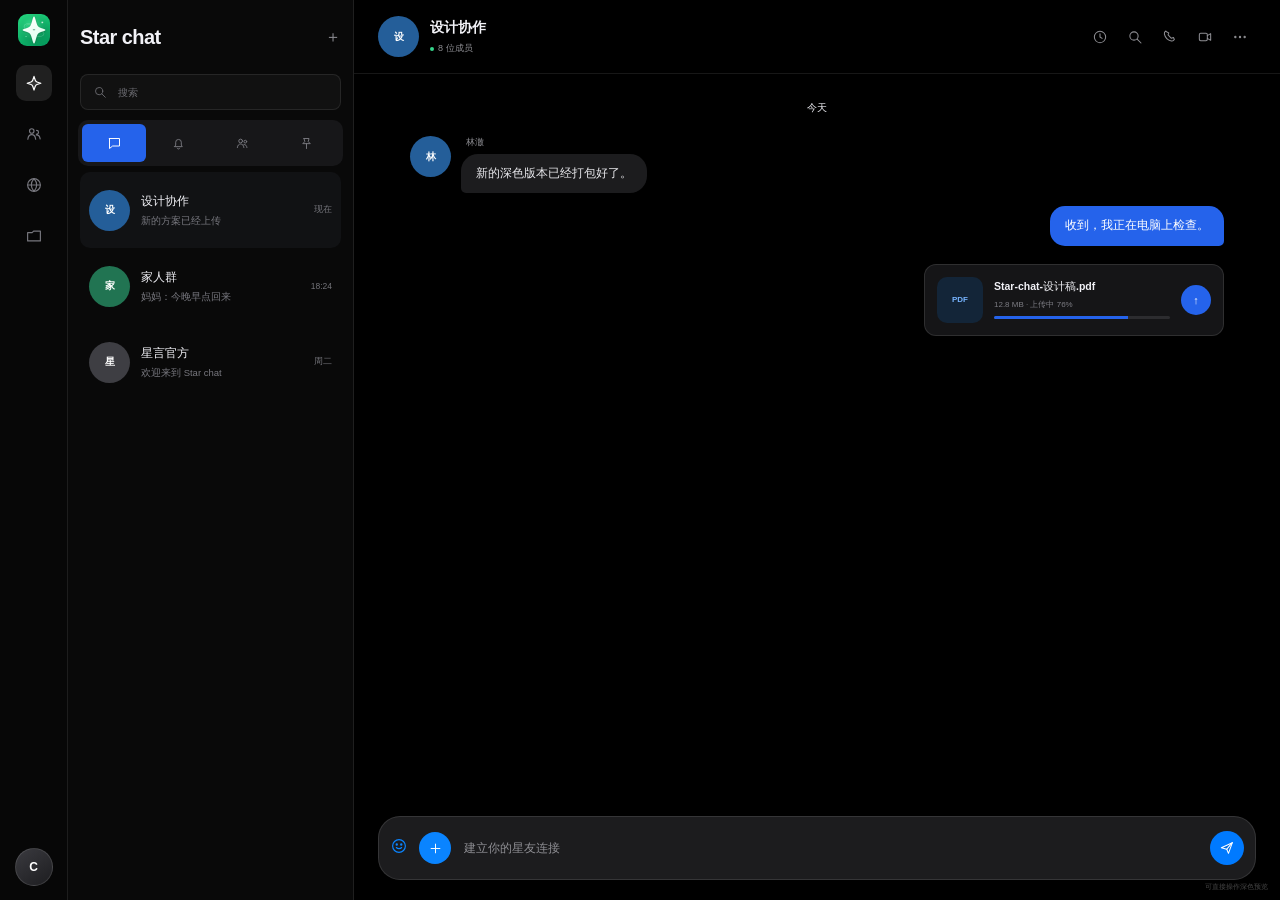
==== preview-black-v2.html @ c05762c3 "ship cache-safe pure black starfield site" ====
<!doctype html>
<html lang="zh-CN">
<head>
  <meta charset="utf-8">
  <meta name="viewport" content="width=device-width,initial-scale=1">
  <meta name="color-scheme" content="dark">
  <title>星言 · 深色桌面预览</title>
  <link rel="stylesheet" href="preview-black-v2.css">
  <script src="preview-black-v2.js" defer></script>
</head>
<body>
  <main class="app-shell" aria-label="星言深色桌面交互页面">
    <aside class="preview-rail">
      <img src="assets/xingyan.png" alt="">
      <button type="button" class="rail-action active" data-preview-rail="chat" aria-label="Star chat">
        <svg viewBox="0 0 24 24" aria-hidden="true"><path d="M12 3.2l1.7 5.1a3.8 3.8 0 0 0 2.3 2.3l5.1 1.7-5.1 1.7a3.8 3.8 0 0 0-2.3 2.3L12 21.4l-1.7-5.1a3.8 3.8 0 0 0-2.3-2.3l-5.1-1.7 5.1-1.7a3.8 3.8 0 0 0 2.3-2.3L12 3.2z"/></svg>
      </button>
      <button type="button" class="rail-action" data-preview-rail="contacts" aria-label="通讯录">
        <svg viewBox="0 0 24 24" aria-hidden="true"><circle cx="9" cy="8" r="3"/><path d="M3.8 19c.5-4.1 2.3-6.1 5.2-6.1s4.7 2 5.2 6.1M15.5 7.2a2.5 2.5 0 1 1 0 5M15 13.2c3 0 4.7 1.8 5.2 5.2"/></svg>
      </button>
      <button type="button" class="rail-action" data-preview-rail="world" aria-label="世界">
        <svg viewBox="0 0 24 24" aria-hidden="true"><circle cx="12" cy="12" r="8.5"/><path d="M3.8 12h16.4M12 3.5c2.4 2.7 3.6 5.5 3.6 8.5S14.4 17.8 12 20.5M12 3.5C9.6 6.2 8.4 9 8.4 12s1.2 5.8 3.6 8.5"/></svg>
      </button>
      <button type="button" class="rail-action" data-preview-rail="files" aria-label="文件">
        <svg viewBox="0 0 24 24" aria-hidden="true"><path d="M3.5 7.5h6l2-2h9v13h-17z"/></svg>
      </button>
      <span></span>
      <b class="rail-avatar">C</b>
    </aside>

    <section class="preview-list" aria-label="会话列表演示">
      <header><b>Star chat</b><span>＋</span></header>
      <label class="preview-search">
        <svg viewBox="0 0 24 24" aria-hidden="true"><circle cx="10.5" cy="10.5" r="6.2"/><path d="M15.2 15.2L21 21"/></svg>
        <input data-preview-search type="search" placeholder="搜索" aria-label="搜索演示会话">
      </label>
      <div class="preview-filters" aria-label="会话筛选演示">
        <button type="button" data-preview-filter="all" aria-pressed="true" aria-label="全部">
          <svg viewBox="0 0 24 24" aria-hidden="true"><path d="M4 4h16v12H9l-5 4V4z"/></svg>
        </button>
        <button type="button" data-preview-filter="unread" aria-pressed="false" aria-label="未读">
          <svg viewBox="0 0 24 24" aria-hidden="true"><path d="M6 17h12l-1.5-2.5V10a4.5 4.5 0 0 0-9 0v4.5L6 17zM10 19.5a2.2 2.2 0 0 0 4 0"/></svg>
        </button>
        <button type="button" data-preview-filter="group" aria-pressed="false" aria-label="群聊">
          <svg viewBox="0 0 24 24" aria-hidden="true"><circle cx="9" cy="8" r="3"/><circle cx="16.5" cy="9" r="2.2"/><path d="M3.8 18.5c.5-3.8 2.2-5.7 5.2-5.7s4.7 1.9 5.2 5.7M14.3 13.5c2.7 0 4.3 1.7 4.8 5"/></svg>
        </button>
        <button type="button" data-preview-filter="pinned" aria-pressed="false" aria-label="置顶">
          <svg viewBox="0 0 24 24" aria-hidden="true"><path d="M8 4h8l-1.2 5 3.2 3.2H6l3.2-3.2L8 4zM12 12.2V20"/></svg>
        </button>
      </div>
      <button type="button" class="preview-chat-row active" data-preview-chat="design" data-kind="group" data-unread="0" data-pinned="true">
        <span class="preview-avatar blue">设</span><div><b>设计协作</b><small>新的方案已经上传</small></div><time>现在</time>
      </button>
      <button type="button" class="preview-chat-row" data-preview-chat="family" data-kind="group" data-unread="2" data-pinned="false">
        <span class="preview-avatar green">家</span><div><b>家人群</b><small>妈妈：今晚早点回来</small></div><time>18:24</time>
      </button>
      <button type="button" class="preview-chat-row" data-preview-chat="official" data-kind="direct" data-unread="0" data-pinned="false">
        <span class="preview-avatar gray">星</span><div><b>星言官方</b><small>欢迎来到 Star chat</small></div><time>周二</time>
      </button>
    </section>

    <section class="preview-chat">
      <header class="preview-chat-head">
        <span class="preview-avatar blue" data-preview-avatar>设</span>
        <div><b data-preview-name>设计协作</b><small><i></i><span data-preview-status>8 位成员</span></small></div>
        <nav>
          <button type="button" data-preview-head="history" aria-label="聊天记录"><svg viewBox="0 0 24 24" aria-hidden="true"><circle cx="12" cy="12" r="8.5"/><path d="M12 7v5l3.2 2"/></svg></button>
          <button type="button" data-preview-head="search" aria-label="搜索"><svg viewBox="0 0 24 24" aria-hidden="true"><circle cx="10.5" cy="10.5" r="6.2"/><path d="M15.2 15.2L21 21"/></svg></button>
          <button type="button" data-preview-head="phone" aria-label="语音通话"><svg viewBox="0 0 24 24" aria-hidden="true"><path d="M7.2 4.5l3 1.3-1.1 3.1 5 5 3.1-1.1 1.3 3c-1 1.8-2.5 2.7-4.5 2.2-5.1-1.2-9.2-5.3-10.4-10.4-.5-2 .4-3.5 2.2-4.5z"/></svg></button>
          <button type="button" data-preview-head="video" aria-label="视频通话"><svg viewBox="0 0 24 24" aria-hidden="true"><rect x="3.5" y="6.5" width="12" height="11" rx="2"/><path d="M15.5 10l5-3v10l-5-3"/></svg></button>
          <button type="button" data-preview-head="more" aria-label="更多"><svg viewBox="0 0 24 24" aria-hidden="true"><circle cx="5" cy="12" r="1"/><circle cx="12" cy="12" r="1"/><circle cx="19" cy="12" r="1"/></svg></button>
        </nav>
      </header>
      <div class="preview-messages">
        <time class="preview-day">今天</time>
        <div class="preview-message-list" data-preview-message-list></div>
      </div>
      <div class="preview-composer">
        <button type="button" data-preview-action="emoji" aria-label="表情"><svg viewBox="0 0 24 24" aria-hidden="true"><circle cx="12" cy="12" r="8.5"/><circle cx="9" cy="10" r=".8"/><circle cx="15" cy="10" r=".8"/><path d="M8.5 14c1.8 2 5.2 2 7 0"/></svg></button>
        <button type="button" data-preview-action="plus" aria-label="更多"><svg viewBox="0 0 24 24" aria-hidden="true"><path d="M12 5v14M5 12h14"/></svg></button>
        <input data-preview-input type="text" maxlength="80" placeholder="建立你的星友连接" aria-label="输入消息演示">
        <button type="button" class="preview-send" data-preview-send aria-label="发送"><svg viewBox="0 0 24 24" aria-hidden="true"><path d="M3.5 11.5L20 4l-5.8 16-2.5-6.2-8.2-2.3z"/><path d="M11.7 13.8L20 4"/></svg></button>
      </div>
    </section>
  </main>
  <p class="preview-status" aria-live="polite">可直接操作深色预览</p>
</body>
</html>
---- preview-black-v2.css ----
:root {
  color-scheme: dark;
  --white: #f2f2f7;
  --muted: #8e8e93;
  --line: rgba(255,255,255,.09);
  --blue: #0a84ff;
}

* { box-sizing: border-box; }
html, body { width: 100%; height: 100%; margin: 0; overflow: hidden; background: #000; }
body {
  position: relative;
  color: var(--white);
  font-family: -apple-system, BlinkMacSystemFont, "Segoe UI", "PingFang SC", "Microsoft YaHei UI", sans-serif;
  -webkit-font-smoothing: antialiased;
}
button, input { font: inherit; }
button { -webkit-tap-highlight-color: transparent; }
.app-shell { width: 100%; height: 100%; display: grid; grid-template-columns: 68px 286px 1fr; overflow: hidden; background: #000; }
.app-shell svg { fill: none; stroke: currentColor; stroke-width: 1.55; stroke-linecap: round; stroke-linejoin: round; }

.preview-rail { padding: 14px 9px; display: flex; flex-direction: column; align-items: center; gap: 15px; border-right: 1px solid var(--line); background: #070707; }
.preview-rail img { width: 32px; height: 32px; margin-bottom: 4px; border-radius: 9px; }
.rail-action { width: 36px; height: 36px; border: 0; display: grid; place-items: center; border-radius: 10px; color: #77777e; background: transparent; cursor: pointer; transition: color .18s, background .18s, transform .18s; }
.rail-action:hover { color: #c8c8cd; background: rgba(255,255,255,.055); }
.rail-action.active { color: white; background: rgba(255,255,255,.1); }
.rail-action:active { transform: scale(.92); }
.rail-action svg { width: 18px; height: 18px; }
.rail-action.active svg path:first-child { fill: rgba(255,255,255,.1); }
.preview-rail > span { flex: 1; }
.rail-avatar { width: 38px; height: 38px; display: grid; place-items: center; border-radius: 50%; color: white; background: linear-gradient(145deg, #3a3a3f, #1d1d20); border: 1px solid rgba(255,255,255,.12); font-size: 12px; }

.preview-list { padding: 0 12px; border-right: 1px solid var(--line); background: #090909; }
.preview-list > header { height: 74px; display: flex; align-items: center; justify-content: space-between; }
.preview-list > header b { font-size: 20px; font-weight: 620; letter-spacing: -.55px; }
.preview-list > header span { color: #8c8c92; }
.preview-search { height: 36px; padding: 0 12px; display: flex; align-items: center; gap: 9px; border: 1px solid var(--line); border-radius: 8px; color: #6c6c72; background: #111; font-size: 10px; }
.preview-search svg { width: 14px; height: 14px; flex: 0 0 auto; }
.preview-search input { min-width: 0; flex: 1; border: 0; outline: 0; color: #d7d7db; background: transparent; }
.preview-search input::placeholder { color: #6c6c72; }
.preview-filters { height: 46px; margin: 10px -2px 6px; padding: 4px; display: grid; grid-template-columns: repeat(4, 1fr); border-radius: 10px; background: #171719; }
.preview-filters button { border: 0; display: grid; place-items: center; border-radius: 6px; color: #77777d; background: transparent; cursor: pointer; transition: color .2s, background .2s; }
.preview-filters button svg { width: 15px; height: 15px; }
.preview-filters button[aria-pressed="true"] { color: white; background: #2563eb; }
.preview-chat-row { width: 100%; height: 76px; border: 0; display: flex; align-items: center; gap: 11px; padding: 0 9px; border-radius: 10px; color: var(--white); background: transparent; text-align: left; cursor: pointer; transition: background .2s; }
.preview-chat-row:hover { background: rgba(255,255,255,.045); }
.preview-chat-row.active { background: #111214; }
.preview-avatar { width: 41px; height: 41px; display: grid; place-items: center; flex: 0 0 auto; border-radius: 50%; color: white; font-size: 10px; font-weight: 650; }
.preview-avatar.blue { background: #245e99; }
.preview-avatar.green { background: #217452; }
.preview-avatar.gray { background: #3e3e43; }
.preview-chat-row > div { min-width: 0; flex: 1; }
.preview-chat-row b, .preview-chat-row small { display: block; }
.preview-chat-row b { font-size: 12px; font-weight: 570; }
.preview-chat-row small { margin-top: 5px; overflow: hidden; color: #77777e; font-size: 9.5px; text-overflow: ellipsis; white-space: nowrap; }
.preview-chat-row time { color: #737379; font-size: 8.5px; }

.preview-chat { min-width: 0; display: flex; flex-direction: column; background: #000; }
.preview-chat-head { min-height: 74px; padding: 0 24px; display: flex; align-items: center; gap: 11px; border-bottom: 1px solid var(--line); }
.preview-chat-head > div { flex: 1; }
.preview-chat-head b, .preview-chat-head small { display: block; }
.preview-chat-head b { font-size: 14px; font-weight: 600; }
.preview-chat-head small { margin-top: 5px; color: var(--muted); font-size: 9px; }
.preview-chat-head small i { width: 4px; height: 4px; display: inline-block; margin-right: 4px; border-radius: 50%; background: #35d58b; }
.preview-chat-head nav { display: flex; gap: 3px; }
.preview-chat-head nav button { width: 32px; height: 32px; border: 0; display: grid; place-items: center; border-radius: 8px; color: var(--muted); background: transparent; cursor: pointer; transition: color .18s, background .18s; }
.preview-chat-head nav button:hover { color: var(--white); background: rgba(255,255,255,.06); }
.preview-chat-head nav svg { width: 16px; height: 16px; }
.preview-messages { position: relative; flex: 1; padding: 28px 56px; display: flex; flex-direction: column; align-items: flex-start; gap: 13px; overflow: hidden; background: #000; }
.preview-message-list { width: 100%; display: flex; flex-direction: column; align-items: flex-start; gap: 13px; }
.preview-day { align-self: center; margin-bottom: 8px; color: var(--white); font-size: 9.5px; }
.preview-message { display: flex; align-items: flex-start; gap: 10px; max-width: 70%; }
.preview-message > div small { display: block; margin: 0 0 5px 5px; color: var(--muted); font-size: 9px; }
.preview-message p { margin: 0; padding: 11px 15px; border-radius: 17px 17px 17px 5px; color: #e9e9ed; background: #1c1c1e; font-size: 11.5px; line-height: 1.5; }
.preview-message.outgoing { align-self: flex-end; }
.preview-message.outgoing p { border-radius: 15px 15px 5px 15px; color: white; background: #2563eb; }
.preview-file { align-self: flex-end; width: 300px; margin-top: 5px; padding: 12px; display: flex; align-items: center; gap: 11px; border: 1px solid rgba(255,255,255,.11); border-radius: 12px; background: #151517; cursor: pointer; }
.preview-file-icon { width: 46px; height: 46px; display: grid; place-items: center; border-radius: 10px; color: #76b4ff; background: rgba(10,132,255,.14); font-size: 8px; font-weight: 700; }
.preview-file > div { min-width: 0; flex: 1; }
.preview-file b, .preview-file small { display: block; }
.preview-file b { overflow: hidden; font-size: 10.5px; font-weight: 570; text-overflow: ellipsis; white-space: nowrap; }
.preview-file small { margin-top: 5px; color: #7c7c83; font-size: 8px; }
.preview-file em { height: 3px; margin-top: 6px; display: block; overflow: hidden; border-radius: 2px; background: #2c2c2f; }
.preview-file em i { height: 100%; display: block; background: #2563eb; }
.preview-file strong { width: 30px; height: 30px; display: grid; place-items: center; border-radius: 50%; color: white; background: #2563eb; font-size: 11px; }
.preview-composer { min-height: 64px; margin: 0 24px 20px; padding: 0 11px; display: flex; align-items: center; gap: 11px; border: 1px solid rgba(255,255,255,.11); border-radius: 22px; background: #1c1c1e; }
.preview-composer button { border: 0; padding: 0; color: var(--blue); background: transparent; cursor: pointer; }
.preview-composer > button:nth-child(1) svg { width: 18px; height: 18px; }
.preview-composer > button:nth-child(2) { width: 32px; height: 32px; display: grid; place-items: center; border-radius: 50%; color: white; background: var(--blue); }
.preview-composer > button:nth-child(2) svg { width: 15px; height: 15px; }
.preview-composer input { min-width: 0; flex: 1; border: 0; outline: 0; color: #ededf0; background: transparent; font-size: 11.5px; }
.preview-composer input::placeholder { color: var(--muted); }
.preview-composer .preview-send { width: 34px; height: 34px; display: grid; place-items: center; border-radius: 50%; color: white; background: #007aff; transition: transform .18s, background .18s; }
.preview-composer .preview-send:hover { transform: scale(1.06); background: #2992ff; }
.preview-composer .preview-send svg { width: 16px; height: 16px; fill: rgba(0,0,0,.12); }
.preview-status { position: fixed; right: 12px; bottom: 8px; margin: 0; color: rgba(255,255,255,.28); font-size: 7px; pointer-events: none; }

@media (max-width: 760px) {
  .app-shell { grid-template-columns: 1fr; }
  .preview-rail, .preview-list { display: none; }
  .preview-chat-head { padding: 0 11px; }
  .preview-messages { padding: 16px; }
  .preview-file { width: min(270px, 94%); }
  .preview-composer { margin: 0 10px 10px; }
}
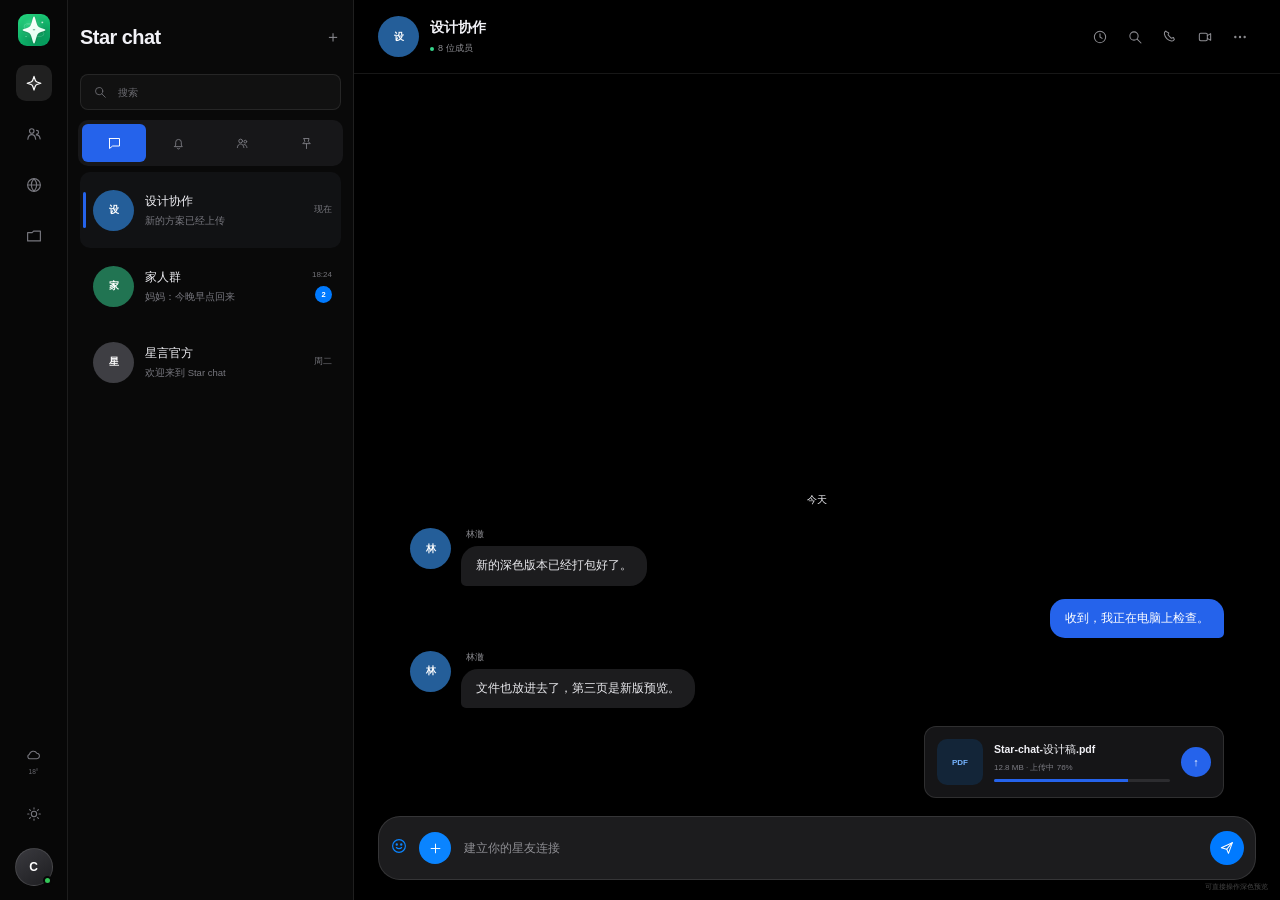
==== commit c470181a: "polish interactive preview layout and hierarchy" ====
--- a/preview-black-v2.html
+++ b/preview-black-v2.html
@@ -25,7 +25,14 @@
         <svg viewBox="0 0 24 24" aria-hidden="true"><path d="M3.5 7.5h6l2-2h9v13h-17z"/></svg>
       </button>
       <span></span>
-      <b class="rail-avatar">C</b>
+      <button type="button" class="rail-utility" data-preview-rail="weather" aria-label="天气">
+        <svg viewBox="0 0 24 24" aria-hidden="true"><path d="M7 17.5h9a4 4 0 0 0 .3-8 6 6 0 0 0-11.2 1.8A3.2 3.2 0 0 0 7 17.5z"/></svg>
+        <small>18°</small>
+      </button>
+      <button type="button" class="rail-utility" data-preview-rail="theme" aria-label="外观">
+        <svg viewBox="0 0 24 24" aria-hidden="true"><circle cx="12" cy="12" r="4"/><path d="M12 2.5v2M12 19.5v2M2.5 12h2M19.5 12h2M5.3 5.3l1.4 1.4M17.3 17.3l1.4 1.4M18.7 5.3l-1.4 1.4M6.7 17.3l-1.4 1.4"/></svg>
+      </button>
+      <b class="rail-avatar"><span></span>C</b>
     </aside>
 
     <section class="preview-list" aria-label="会话列表演示">
@@ -52,7 +59,7 @@
         <span class="preview-avatar blue">设</span><div><b>设计协作</b><small>新的方案已经上传</small></div><time>现在</time>
       </button>
       <button type="button" class="preview-chat-row" data-preview-chat="family" data-kind="group" data-unread="2" data-pinned="false">
-        <span class="preview-avatar green">家</span><div><b>家人群</b><small>妈妈：今晚早点回来</small></div><time>18:24</time>
+        <span class="preview-avatar green">家</span><div><b>家人群</b><small>妈妈：今晚早点回来</small></div><span class="preview-meta"><time>18:24</time><em>2</em></span>
       </button>
       <button type="button" class="preview-chat-row" data-preview-chat="official" data-kind="direct" data-unread="0" data-pinned="false">
         <span class="preview-avatar gray">星</span><div><b>星言官方</b><small>欢迎来到 Star chat</small></div><time>周二</time>
--- a/preview-black-v2.css
+++ b/preview-black-v2.css
@@ -28,7 +28,12 @@
 .rail-action svg { width: 18px; height: 18px; }
 .rail-action.active svg path:first-child { fill: rgba(255,255,255,.1); }
 .preview-rail > span { flex: 1; }
-.rail-avatar { width: 38px; height: 38px; display: grid; place-items: center; border-radius: 50%; color: white; background: linear-gradient(145deg, #3a3a3f, #1d1d20); border: 1px solid rgba(255,255,255,.12); font-size: 12px; }
+.rail-utility { position: relative; width: 38px; min-height: 38px; border: 0; display: grid; place-items: center; border-radius: 10px; color: #77777e; background: transparent; cursor: pointer; }
+.rail-utility:hover { color: #d8d8dd; background: rgba(255,255,255,.055); }
+.rail-utility svg { width: 16px; height: 16px; }
+.rail-utility small { margin-top: -3px; color: #696970; font-size: 6.5px; }
+.rail-avatar { position: relative; width: 38px; height: 38px; display: grid; place-items: center; border-radius: 50%; color: white; background: linear-gradient(145deg, #3a3a3f, #1d1d20); border: 1px solid rgba(255,255,255,.12); font-size: 12px; }
+.rail-avatar > span { position: absolute; right: 0; bottom: 0; width: 9px; height: 9px; border: 2px solid #070707; border-radius: 50%; background: #34c759; }
 
 .preview-list { padding: 0 12px; border-right: 1px solid var(--line); background: #090909; }
 .preview-list > header { height: 74px; display: flex; align-items: center; justify-content: space-between; }
@@ -42,9 +47,10 @@
 .preview-filters button { border: 0; display: grid; place-items: center; border-radius: 6px; color: #77777d; background: transparent; cursor: pointer; transition: color .2s, background .2s; }
 .preview-filters button svg { width: 15px; height: 15px; }
 .preview-filters button[aria-pressed="true"] { color: white; background: #2563eb; }
-.preview-chat-row { width: 100%; height: 76px; border: 0; display: flex; align-items: center; gap: 11px; padding: 0 9px; border-radius: 10px; color: var(--white); background: transparent; text-align: left; cursor: pointer; transition: background .2s; }
+.preview-chat-row { position: relative; width: 100%; height: 76px; border: 0; display: flex; align-items: center; gap: 11px; padding: 0 9px 0 13px; border-radius: 10px; color: var(--white); background: transparent; text-align: left; cursor: pointer; transition: background .2s; }
 .preview-chat-row:hover { background: rgba(255,255,255,.045); }
 .preview-chat-row.active { background: #111214; }
+.preview-chat-row.active::before { content: ""; position: absolute; left: 3px; top: 20px; width: 3px; height: 36px; border-radius: 2px; background: #2563eb; }
 .preview-avatar { width: 41px; height: 41px; display: grid; place-items: center; flex: 0 0 auto; border-radius: 50%; color: white; font-size: 10px; font-weight: 650; }
 .preview-avatar.blue { background: #245e99; }
 .preview-avatar.green { background: #217452; }
@@ -54,6 +60,9 @@
 .preview-chat-row b { font-size: 12px; font-weight: 570; }
 .preview-chat-row small { margin-top: 5px; overflow: hidden; color: #77777e; font-size: 9.5px; text-overflow: ellipsis; white-space: nowrap; }
 .preview-chat-row time { color: #737379; font-size: 8.5px; }
+.preview-meta { display: flex; flex-direction: column; align-items: flex-end; gap: 7px; }
+.preview-meta time { color: #737379; font-size: 8px; }
+.preview-meta em { width: 17px; height: 17px; display: grid; place-items: center; border-radius: 50%; color: white; background: #007aff; font-size: 7.5px; font-style: normal; font-weight: 650; }
 
 .preview-chat { min-width: 0; display: flex; flex-direction: column; background: #000; }
 .preview-chat-head { min-height: 74px; padding: 0 24px; display: flex; align-items: center; gap: 11px; border-bottom: 1px solid var(--line); }
@@ -66,7 +75,7 @@
 .preview-chat-head nav button { width: 32px; height: 32px; border: 0; display: grid; place-items: center; border-radius: 8px; color: var(--muted); background: transparent; cursor: pointer; transition: color .18s, background .18s; }
 .preview-chat-head nav button:hover { color: var(--white); background: rgba(255,255,255,.06); }
 .preview-chat-head nav svg { width: 16px; height: 16px; }
-.preview-messages { position: relative; flex: 1; padding: 28px 56px; display: flex; flex-direction: column; align-items: flex-start; gap: 13px; overflow: hidden; background: #000; }
+.preview-messages { position: relative; flex: 1; padding: 28px 56px 18px; display: flex; flex-direction: column; justify-content: flex-end; align-items: flex-start; gap: 13px; overflow: hidden; background: #000; }
 .preview-message-list { width: 100%; display: flex; flex-direction: column; align-items: flex-start; gap: 13px; }
 .preview-day { align-self: center; margin-bottom: 8px; color: var(--white); font-size: 9.5px; }
 .preview-message { display: flex; align-items: flex-start; gap: 10px; max-width: 70%; }
